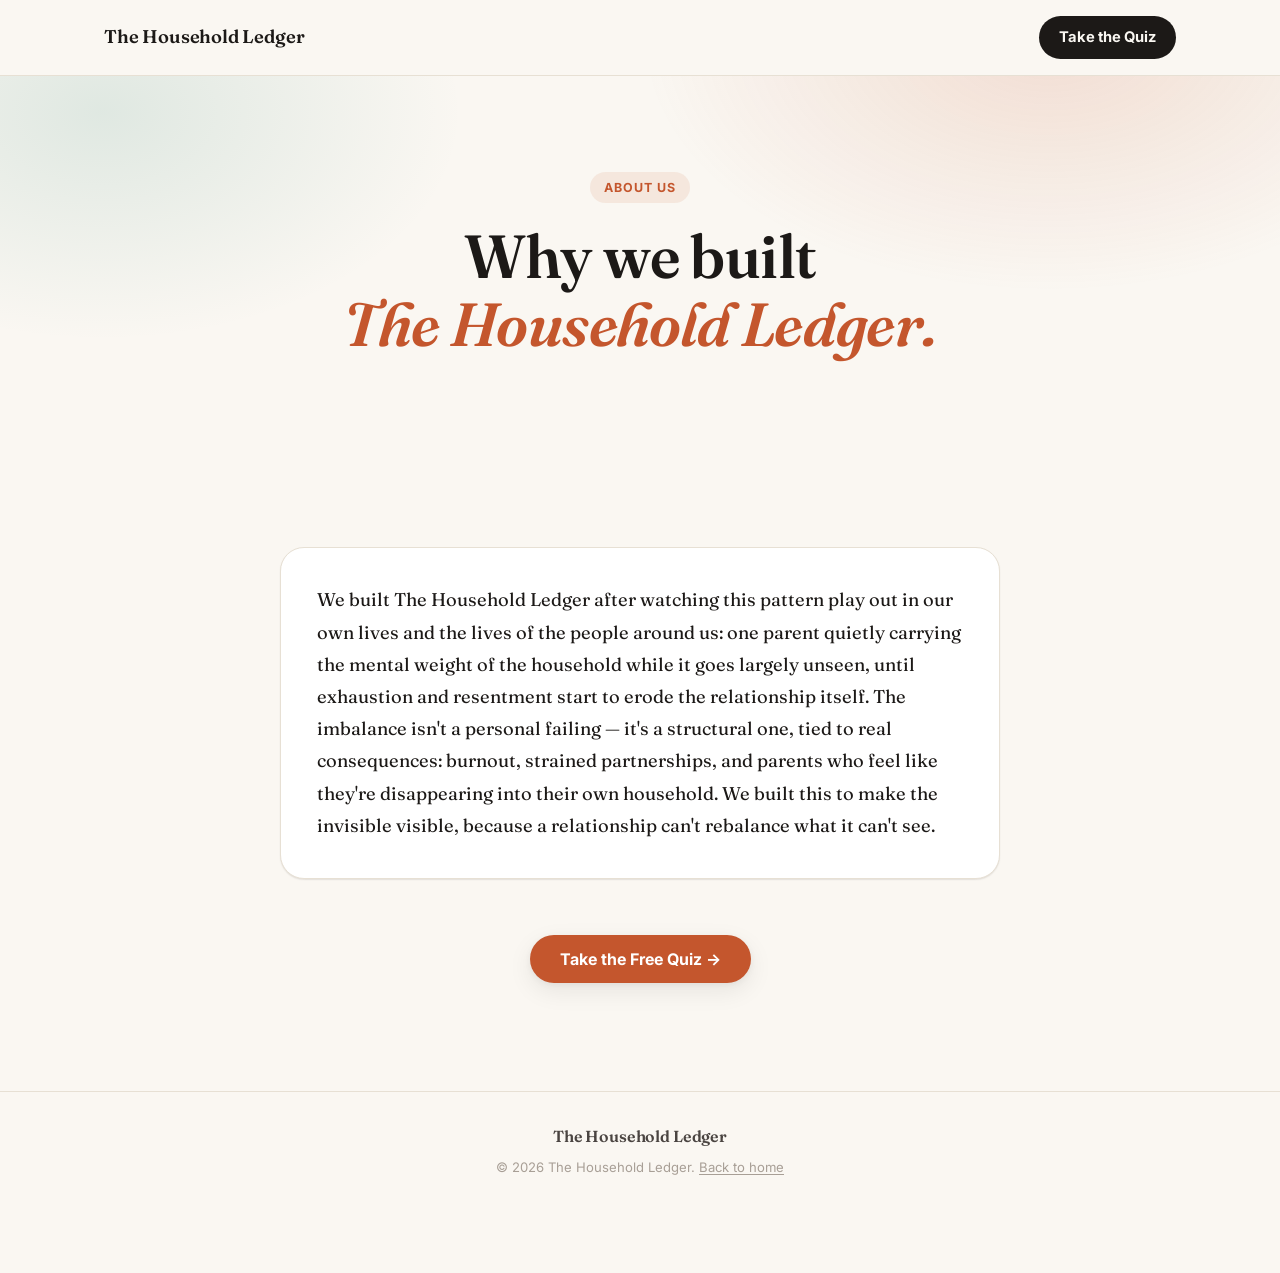
==== about/index.html @ f76b9b96 "Add an About page, linked discreetly from every page's footer Went with a dedicated /about/ page rat" ====
<!DOCTYPE html>
<html lang="en">
<head>
<meta charset="UTF-8">
<meta name="viewport" content="width=device-width, initial-scale=1.0, viewport-fit=cover">
<title>About The Household Ledger</title>
<meta name="description" content="Why we built The Household Ledger — making the invisible mental load of running a household visible, because a relationship can't rebalance what it can't see.">

<link rel="preconnect" href="https://fonts.googleapis.com">
<link rel="preconnect" href="https://fonts.gstatic.com" crossorigin>
<link href="https://fonts.googleapis.com/css2?family=Fraunces:ital,opsz,wght@0,9..144,400;0,9..144,500;0,9..144,600;0,9..144,700;1,9..144,500&family=Inter:wght@400;500;600;700;800&display=swap" rel="stylesheet">

<link rel="icon" href="data:image/svg+xml,<svg xmlns=%22http://www.w3.org/2000/svg%22 viewBox=%220 0 100 100%22><text y=%22.9em%22 font-size=%2290%22>📒</text></svg>">
<link rel="stylesheet" href="../styles.css">
</head>
<body>

<!-- ============ NAV ============ -->
<header class="nav" id="nav">
  <div class="nav-inner">
    <a href="../index.html" class="wordmark">The Household Ledger</a>
    <a href="../index.html#scenarios" class="nav-cta">Take the Quiz</a>
  </div>
</header>

<main id="top">

  <!-- ============ HERO ============ -->
  <section class="hero">
    <div class="hero-bg" aria-hidden="true"></div>
    <div class="container hero-inner">
      <p class="eyebrow">About us</p>
      <h1 class="hero-title">
        Why we built<br>
        <span class="hl">The Household Ledger.</span>
      </h1>
    </div>
  </section>

  <!-- ============ STORY ============ -->
  <section class="section">
    <div class="container">
      <div class="guide-card" style="max-width:720px;">
        <p style="font-family:'Fraunces', serif; font-size:1.15rem; line-height:1.75; text-align:left;">
          We built The Household Ledger after watching this pattern play out in our own lives and the
          lives of the people around us: one parent quietly carrying the mental weight of the household
          while it goes largely unseen, until exhaustion and resentment start to erode the relationship
          itself. The imbalance isn't a personal failing — it's a structural one, tied to real
          consequences: burnout, strained partnerships, and parents who feel like they're disappearing
          into their own household. We built this to make the invisible visible, because a relationship
          can't rebalance what it can't see.
        </p>
      </div>

      <div style="text-align:center; margin-top:8px;">
        <a href="../index.html#scenarios" class="btn btn-primary">Take the Free Quiz →</a>
      </div>
    </div>
  </section>

</main>

<!-- ============ FOOTER ============ -->
<footer class="footer">
  <div class="container footer-inner">
    <span class="wordmark wordmark-footer">The Household Ledger</span>
    <p>© 2026 The Household Ledger. <a href="../index.html">Back to home</a></p>
  </div>
</footer>

</body>
</html>
---- styles.css ----
/* ==========================================================================
   The Household Ledger — one-page site
   Design system: crisp, editorial-warm. Fraunces (display) + Inter (UI).
   ========================================================================== */

:root{
  --ink:        #1c1917;
  --ink-soft:   #4a4441;
  --paper:      #faf7f2;
  --paper-2:    #f2ede4;
  --card:       #ffffff;
  --line:       #e7e0d4;
  --accent:     #c4562d;   /* terracotta */
  --accent-ink: #ffffff;
  --accent-2:   #3e8e7e;   /* sage, secondary */
  --shadow-sm:  0 1px 2px rgba(28,25,23,.06), 0 1px 1px rgba(28,25,23,.04);
  --shadow-md:  0 8px 24px rgba(28,25,23,.08), 0 2px 6px rgba(28,25,23,.05);
  --shadow-lg:  0 24px 64px rgba(28,25,23,.14), 0 6px 16px rgba(28,25,23,.08);
  --radius-sm:  10px;
  --radius-md:  16px;
  --radius-lg:  24px;
  --maxw:       1120px;
}

*, *::before, *::after{ box-sizing: border-box; }

/* Author rules like .btn{ display:inline-flex } outrank the UA [hidden]
   default, so anything toggled via the hidden attribute needs this to
   actually disappear rather than just losing interactivity. */
[hidden]{ display: none !important; }

html{ scroll-behavior: smooth; }

body{
  margin: 0;
  background: var(--paper);
  color: var(--ink);
  font-family: 'Inter', -apple-system, BlinkMacSystemFont, sans-serif;
  font-size: 16px;
  line-height: 1.55;
  -webkit-font-smoothing: antialiased;
  overflow-x: hidden;
}

img{ max-width: 100%; display: block; }

h1, h2, h3{
  font-family: 'Fraunces', Georgia, serif;
  font-weight: 600;
  line-height: 1.12;
  margin: 0;
  color: var(--ink);
  letter-spacing: -0.01em;
}

p{ margin: 0; }

a{ color: inherit; text-decoration: none; }

.container{
  max-width: var(--maxw);
  margin: 0 auto;
  padding: 0 24px;
}

.section{ padding: clamp(56px, 9vw, 108px) 0; }

.section-title{
  font-size: clamp(1.6rem, 3.4vw, 2.4rem);
  text-align: center;
  max-width: 720px;
  margin: 0 auto;
}

.section-sub{
  text-align: center;
  max-width: 560px;
  margin: 14px auto 0;
  color: var(--ink-soft);
  font-size: clamp(0.98rem, 1.4vw, 1.08rem);
}

.eyebrow{
  display: inline-block;
  font-size: 0.78rem;
  font-weight: 700;
  letter-spacing: 0.08em;
  text-transform: uppercase;
  color: var(--accent);
  background: rgba(196,86,45,0.1);
  padding: 6px 14px;
  border-radius: 999px;
  margin-bottom: 20px;
}

/* ---------- Buttons ---------- */
.btn{
  display: inline-flex;
  align-items: center;
  justify-content: center;
  gap: 8px;
  font-family: 'Inter', sans-serif;
  font-weight: 700;
  font-size: 1rem;
  padding: 16px 30px;
  border-radius: 999px;
  border: none;
  cursor: pointer;
  transition: transform .18s ease, box-shadow .18s ease, background .18s ease;
  white-space: nowrap;
  line-height: 1;
}
.btn svg{ flex-shrink: 0; transition: transform .18s ease; }
.btn:hover svg{ transform: translateX(3px); }

.btn-primary{
  background: var(--accent);
  color: var(--accent-ink);
  box-shadow: var(--shadow-md);
}
.btn-primary:hover{ transform: translateY(-2px); box-shadow: var(--shadow-lg); background:#b04a24; }
.btn-primary:active{ transform: translateY(0); }

.btn-glow{
  position: relative;
  animation: pulseGlow 2.6s ease-in-out infinite;
}
@keyframes pulseGlow{
  0%, 100% { box-shadow: 0 0 0 0 rgba(196,86,45,.45), var(--shadow-md); }
  50%      { box-shadow: 0 0 0 14px rgba(196,86,45,0), var(--shadow-md); }
}

.btn-outline{
  background: transparent;
  color: var(--ink);
  border: 2px solid var(--ink);
}
.btn-outline:hover{ background: var(--ink); color: var(--paper); transform: translateY(-2px); }

.btn-block{ width: 100%; }

/* ---------- Nav ---------- */
.nav{
  position: sticky;
  top: 0;
  z-index: 50;
  background: rgba(250,247,242,0.85);
  backdrop-filter: saturate(180%) blur(12px);
  border-bottom: 1px solid var(--line);
}
.nav-inner{
  max-width: var(--maxw);
  margin: 0 auto;
  padding: 16px 24px;
  display: flex;
  align-items: center;
  justify-content: space-between;
}
.wordmark{
  font-family: 'Fraunces', serif;
  font-weight: 600;
  font-size: 1.15rem;
  letter-spacing: -0.01em;
}
.nav-cta{
  font-weight: 700;
  font-size: 0.92rem;
  background: var(--ink);
  color: var(--paper);
  padding: 10px 20px;
  border-radius: 999px;
  transition: transform .15s ease, background .15s ease;
}
.nav-cta:hover{ background: var(--accent); transform: translateY(-1px); }

/* ---------- Hero ---------- */
.hero{
  position: relative;
  padding: clamp(56px, 10vw, 96px) 0 clamp(40px, 8vw, 80px);
  overflow: hidden;
}
.hero-bg{
  position: absolute;
  inset: 0;
  background:
    radial-gradient(680px 420px at 82% -10%, rgba(196,86,45,0.16), transparent 60%),
    radial-gradient(600px 380px at 8% 10%, rgba(62,142,126,0.14), transparent 60%);
  pointer-events: none;
  z-index: 0;
}
.hero-inner{ position: relative; z-index: 1; text-align: center; }

.hero-title{
  font-size: clamp(2.1rem, 5.6vw, 3.8rem);
  max-width: 880px;
  margin: 0 auto;
}
.hl{ color: var(--accent); font-style: italic; }

.hero-sub{
  max-width: 620px;
  margin: 24px auto 0;
  font-size: clamp(1.02rem, 1.6vw, 1.2rem);
  color: var(--ink-soft);
}

.hero-actions{ margin-top: 36px; display: flex; flex-direction: column; align-items: center; gap: 12px; }
.hero-microcopy{ font-size: 0.86rem; color: var(--ink-soft); }

.hero-card{
  margin: 56px auto 0;
  max-width: 460px;
  background: var(--card);
  border-radius: var(--radius-lg);
  box-shadow: var(--shadow-lg);
  border: 1px solid var(--line);
  overflow: hidden;
  text-align: left;
  transform: rotate(-1.2deg);
}
.hero-card-head{
  display: flex;
  align-items: center;
  gap: 6px;
  padding: 14px 18px;
  background: var(--paper-2);
  border-bottom: 1px solid var(--line);
}
.dot{ width: 9px; height: 9px; border-radius: 50%; display: inline-block; }
.dot-red{ background: #e0645a; }
.dot-yellow{ background: #e3b34d; }
.dot-green{ background: #6fb08a; }
.hero-card-title{ margin-left: 8px; font-size: 0.8rem; font-weight: 600; color: var(--ink-soft); }
.hero-card-body{ padding: 22px 20px 26px; }
.hc-row{ display: flex; align-items: center; justify-content: space-between; gap: 10px; flex-wrap: wrap; }
.hc-tag{
  font-size: 0.78rem;
  font-weight: 800;
  padding: 5px 12px;
  border-radius: 999px;
  color: #fff;
}
.hc-tag-manager{ background: #c4562d; }
.hc-meta{ font-size: 0.78rem; color: var(--ink-soft); }
.hc-bar{ height: 8px; background: var(--paper-2); border-radius: 999px; margin: 16px 0 14px; overflow: hidden; }
.hc-bar span{ display: block; height: 100%; background: linear-gradient(90deg, var(--accent), #e08655); border-radius: 999px; }
.hc-line{ font-family: 'Fraunces', serif; font-style: italic; font-size: 1.02rem; color: var(--ink); }

/* ---------- Pain ---------- */
.pain{ background: var(--paper-2); }
.pain-grid{
  margin-top: 44px;
  display: grid;
  grid-template-columns: repeat(2, 1fr);
  gap: 18px;
}
.pain-card{
  background: var(--card);
  border: 1px solid var(--line);
  border-radius: var(--radius-md);
  padding: 26px 22px;
  box-shadow: var(--shadow-sm);
}
.pain-icon{ font-size: 1.6rem; display: block; margin-bottom: 14px; }
.pain-card p{ color: var(--ink); font-size: 1rem; }

/* ---------- How it works ---------- */
.how-grid{
  margin-top: 48px;
  display: grid;
  grid-template-columns: repeat(3, 1fr);
  gap: 28px;
}
.how-step{ text-align: center; padding: 0 8px; }
.how-num{
  display: inline-block;
  font-family: 'Fraunces', serif;
  font-size: 0.95rem;
  font-weight: 600;
  color: var(--accent);
  border: 1.5px solid var(--accent);
  width: 40px; height: 40px;
  line-height: 37px;
  border-radius: 50%;
  margin-bottom: 18px;
}
.how-step h3{ font-size: 1.2rem; margin-bottom: 10px; }
.how-step p{ color: var(--ink-soft); font-size: 0.96rem; }

/* ---------- Scenario picker (hub homepage) ---------- */
.scenario-grid{
  margin-top: 48px;
  display: grid;
  grid-template-columns: repeat(2, 1fr);
  gap: 20px;
}
.scenario-card{
  display: block;
  background: var(--card);
  border-radius: var(--radius-md);
  border: 1px solid var(--line);
  border-top: 4px solid var(--accent);
  padding: 30px 26px;
  box-shadow: var(--shadow-sm);
  transition: transform .18s ease, box-shadow .18s ease;
}
.scenario-card:hover{ transform: translateY(-4px); box-shadow: var(--shadow-md); }
.scenario-emoji{ font-size: 2rem; display: block; margin-bottom: 16px; }
.scenario-card h3{ font-size: 1.2rem; margin-bottom: 10px; }
.scenario-hook{ font-size: 0.94rem; color: var(--ink-soft); margin-bottom: 18px; line-height: 1.5; }
.scenario-link{ font-size: 0.88rem; font-weight: 700; color: var(--accent); }

.scenario-footnote{
  text-align: center;
  margin-top: 40px;
  font-size: 0.94rem;
  color: var(--ink-soft);
}
.scenario-footnote a{ color: var(--accent); font-weight: 700; }

@media (max-width: 640px){
  .scenario-grid{ grid-template-columns: 1fr; }
}

/* ---------- Archetypes ---------- */
.archetypes{ background: var(--paper-2); }
.arch-grid{
  margin-top: 48px;
  display: grid;
  grid-template-columns: repeat(4, 1fr);
  gap: 18px;
}
.arch-card{
  background: var(--card);
  border-radius: var(--radius-md);
  border: 1px solid var(--line);
  border-top: 4px solid var(--accent);
  padding: 28px 22px;
  box-shadow: var(--shadow-sm);
  transition: transform .18s ease, box-shadow .18s ease;
}
.arch-card:hover{ transform: translateY(-4px); box-shadow: var(--shadow-md); }
.arch-emoji{ font-size: 1.8rem; display: block; margin-bottom: 12px; }
.arch-card h3{ font-size: 1.15rem; margin-bottom: 6px; }
.arch-tag{ font-size: 0.76rem; font-weight: 700; color: var(--accent); text-transform: uppercase; letter-spacing: 0.03em; margin-bottom: 12px; }
.arch-desc{ font-size: 0.92rem; color: var(--ink-soft); }

/* ---------- Quiz app ---------- */
.quiz-screen{ text-align: center; }
.hero-microcopy-light{ color: rgba(250,247,242,0.6); margin-top: 18px; }

#quizApp #screenIntro .btn,
#quizApp #screenQuestion,
#quizApp #screenResult{ margin-top: 8px; }

.quiz-progress{
  max-width: 420px;
  margin: 0 auto 18px;
  height: 6px;
  background: rgba(255,255,255,0.14);
  border-radius: 999px;
  overflow: hidden;
}
.quiz-progress-bar{
  height: 100%;
  width: 12.5%;
  background: linear-gradient(90deg, var(--accent), #e08655);
  border-radius: 999px;
  transition: width .35s ease;
}
.quiz-count{
  font-size: 0.82rem;
  font-weight: 700;
  letter-spacing: 0.04em;
  text-transform: uppercase;
  color: rgba(250,247,242,0.55);
  margin-bottom: 18px;
}
.quiz-question{
  color: #fff;
  font-size: clamp(1.3rem, 3vw, 1.7rem);
  max-width: 620px;
  margin: 0 auto 28px;
}
.quiz-options{
  display: flex;
  flex-direction: column;
  gap: 12px;
  max-width: 560px;
  margin: 0 auto;
}
.quiz-opt{
  text-align: left;
  background: rgba(255,255,255,0.06);
  border: 1.5px solid rgba(255,255,255,0.16);
  border-radius: var(--radius-sm);
  padding: 16px 20px;
  font-family: 'Inter', sans-serif;
  font-size: 0.98rem;
  color: #fff;
  cursor: pointer;
  transition: border-color .15s ease, background .15s ease, transform .1s ease;
}
.quiz-opt:hover{ border-color: var(--accent); background: rgba(255,255,255,0.1); }
.quiz-opt:active{ transform: scale(0.99); }
.quiz-back{
  margin-top: 24px;
  background: none;
  border: none;
  color: rgba(250,247,242,0.55);
  font-family: 'Inter', sans-serif;
  font-size: 0.86rem;
  font-weight: 600;
  cursor: pointer;
}
.quiz-back:hover{ color: #fff; }

.result-badge{
  width: 84px;
  height: 84px;
  margin: 0 auto 20px;
  border-radius: 50%;
  background: rgba(255,255,255,0.08);
  border: 1.5px solid rgba(255,255,255,0.18);
  display: flex;
  align-items: center;
  justify-content: center;
  font-size: 2.4rem;
}

/* ---------- Ledger (deliverable) ---------- */
.ledger{ background: var(--paper); }
.ledger-header{ text-align: center; max-width: 680px; margin: 0 auto 48px; }
.ledger-cost{
  margin-top: 16px;
  font-family: 'Fraunces', serif;
  font-style: italic;
  font-size: 1.1rem;
  color: var(--ink-soft);
}

.board{
  display: grid;
  grid-template-columns: repeat(3, 1fr);
  gap: 18px;
  margin-bottom: 16px;
}
.board-col{
  background: var(--card);
  border: 1px solid var(--line);
  border-radius: var(--radius-md);
  padding: 18px;
  min-height: 120px;
}
.board-col h3{
  font-size: 1rem;
  margin-bottom: 14px;
  padding-bottom: 10px;
  border-bottom: 1px solid var(--line);
}
.board-col[data-col="keep"] h3{ color: var(--accent-2); }
.board-col[data-col="delegate"] h3{ color: var(--accent); }
.board-col[data-col="letGo"] h3{ color: #8A6BAF; }
.board-list{ display: flex; flex-direction: column; gap: 10px; }
.board-item{
  background: var(--paper-2);
  border-radius: var(--radius-sm);
  padding: 12px 14px;
  font-size: 0.92rem;
  display: flex;
  align-items: center;
  justify-content: space-between;
  gap: 10px;
}
.board-item span{ line-height: 1.4; }
.board-item select{
  flex-shrink: 0;
  font-family: 'Inter', sans-serif;
  font-size: 0.78rem;
  font-weight: 600;
  padding: 5px 8px;
  border-radius: 6px;
  border: 1px solid var(--line);
  background: #fff;
  color: var(--ink-soft);
  cursor: pointer;
}
.board-hint{
  text-align: center;
  font-size: 0.84rem;
  color: var(--ink-soft);
  margin-bottom: 32px;
}

.na-section{
  max-width: 780px;
  margin: 0 auto 48px;
  background: var(--paper-2);
  border: 1px dashed var(--line);
  border-radius: var(--radius-md);
  padding: 4px 20px;
}
.na-section summary{
  cursor: pointer;
  padding: 14px 0;
  font-size: 0.9rem;
  font-weight: 700;
  color: var(--ink-soft);
  list-style: none;
}
.na-section summary::-webkit-details-marker{ display: none; }
.na-section summary::before{ content: "▸ "; }
.na-section[open] summary::before{ content: "▾ "; }
.na-section .board-list{ padding-bottom: 16px; }
.na-section .board-item{ background: #fff; opacity: 0.75; }

.script-block{
  max-width: 680px;
  margin: 0 auto 40px;
  background: var(--card);
  border: 1px solid var(--line);
  border-radius: var(--radius-lg);
  padding: clamp(24px, 5vw, 36px);
  box-shadow: var(--shadow-sm);
}
.script-heading{ font-size: 1.15rem; margin-bottom: 18px; text-align: center; }
.script-tabs{
  display: flex;
  justify-content: center;
  gap: 8px;
  margin-bottom: 22px;
}
.script-tab{
  font-family: 'Inter', sans-serif;
  font-size: 0.86rem;
  font-weight: 700;
  padding: 9px 16px;
  border-radius: 999px;
  border: 1.5px solid var(--line);
  background: transparent;
  color: var(--ink-soft);
  cursor: pointer;
  transition: all .15s ease;
}
.script-tab.active{ background: var(--ink); border-color: var(--ink); color: #fff; }
.script-active-label{ display: none; }
.script-text{
  font-family: 'Fraunces', serif;
  font-style: italic;
  font-size: 1.08rem;
  line-height: 1.6;
  color: var(--ink);
  text-align: center;
  margin-bottom: 22px;
}
.btn-sm{ padding: 11px 22px; font-size: 0.86rem; display: flex; margin: 0 auto; }

.ledger-actions{ text-align: center; margin-bottom: 56px; }

.ledger-upsell{
  text-align: center;
  padding-top: 40px;
  border-top: 1px dashed var(--line);
}
.ledger-upsell p{
  font-family: 'Fraunces', serif;
  font-style: italic;
  font-size: 1.1rem;
  color: var(--ink-soft);
  margin-bottom: 18px;
}

/* ---------- Email capture / start ---------- */
.start{
  position: relative;
  background: var(--ink);
  color: var(--paper);
  overflow: hidden;
}
.start-bg{
  position: absolute; inset: 0;
  background:
    radial-gradient(700px 420px at 15% 0%, rgba(196,86,45,0.35), transparent 60%),
    radial-gradient(600px 400px at 90% 100%, rgba(62,142,126,0.28), transparent 60%);
  pointer-events: none;
}
.start-inner{ position: relative; z-index: 1; text-align: center; }
.eyebrow-light{ background: rgba(255,255,255,0.12); color: #f0b998; }
.start-title{
  color: #fff;
  font-size: clamp(1.8rem, 4vw, 2.6rem);
  max-width: 680px;
  margin: 0 auto;
}
.start-sub{
  max-width: 520px;
  margin: 18px auto 0;
  color: rgba(250,247,242,0.75);
  font-size: 1.02rem;
}

.email-form{ max-width: 520px; margin: 40px auto 0; }
.email-field{
  display: flex;
  gap: 10px;
  background: #fff;
  padding: 8px;
  border-radius: 999px;
  box-shadow: var(--shadow-lg);
}
.email-field input{
  flex: 1;
  min-width: 0;
  border: none;
  background: transparent;
  padding: 12px 16px;
  font-family: 'Inter', sans-serif;
  font-size: 1rem;
  color: var(--ink);
  outline: none;
}
.email-field input::placeholder{ color: #a89f96; }
.email-field .btn{ flex-shrink: 0; padding: 14px 26px; animation: none; }

.email-error{
  color: #f6a89a;
  font-size: 0.86rem;
  margin-top: 12px;
  font-weight: 600;
}
.email-fineprint{
  margin-top: 16px;
  font-size: 0.82rem;
  color: rgba(250,247,242,0.55);
}

.email-success{
  max-width: 480px;
  margin: 36px auto 0;
  background: rgba(255,255,255,0.06);
  border: 1px solid rgba(255,255,255,0.16);
  border-radius: var(--radius-lg);
  padding: 32px 28px;
  text-align: center;
}
.success-check{
  display: inline-flex;
  align-items: center;
  justify-content: center;
  width: 48px; height: 48px;
  border-radius: 50%;
  background: var(--accent-2);
  color: #fff;
  font-size: 1.4rem;
  margin-bottom: 14px;
}
.email-success h3{ color: #fff; font-size: 1.4rem; margin-bottom: 8px; }
.email-success p{ color: rgba(250,247,242,0.78); }

/* ---------- Upsell ---------- */
.upsell{ background: var(--paper); }
.upsell-inner{
  max-width: 820px;
  margin: 0 auto;
  text-align: center;
}
.upsell-kicker{
  display: block;
  font-size: 0.8rem;
  font-weight: 700;
  letter-spacing: 0.08em;
  text-transform: uppercase;
  color: var(--accent-2);
  margin-bottom: 14px;
}
.upsell-title{ font-size: clamp(1.4rem, 3vw, 1.9rem); }
.upsell-stat{
  max-width: 640px;
  margin: 18px auto 0;
  color: var(--ink-soft);
  font-size: 1rem;
  line-height: 1.65;
}
.upsell-stat strong{ color: var(--ink); }

.compare-grid{
  display: grid;
  grid-template-columns: 1fr 1fr;
  gap: 20px;
  margin: 44px auto 0;
  text-align: left;
}
.compare-col{
  background: var(--card);
  border: 1px solid var(--line);
  border-radius: var(--radius-md);
  padding: 26px 24px;
}
.compare-col h3{
  font-family: 'Inter', sans-serif;
  font-size: 0.98rem;
  font-weight: 700;
  color: var(--ink-soft);
  margin-bottom: 18px;
}
.compare-col-premium{
  border: 2px solid var(--accent);
  box-shadow: var(--shadow-md);
}
.compare-col-premium h3{ color: var(--accent); }
.compare-list{ list-style: none; margin: 0; padding: 0; display: flex; flex-direction: column; gap: 13px; }
.compare-list li{
  font-size: 0.92rem;
  color: var(--ink);
  line-height: 1.5;
  padding-left: 26px;
  position: relative;
}
.compare-list li::before{
  content: "✓";
  position: absolute;
  left: 0;
  font-weight: 700;
  color: var(--accent-2);
}
.compare-col-premium .compare-list li::before{ color: var(--accent); }

.upsell-price{
  margin: 44px 0 26px;
  display: flex;
  flex-wrap: wrap;
  align-items: baseline;
  justify-content: center;
  gap: 12px;
}
.price-launch{
  font-family: 'Fraunces', serif;
  font-weight: 700;
  font-size: 2.6rem;
  color: var(--ink);
}
.price-regular{
  font-family: 'Fraunces', serif;
  font-size: 1.3rem;
  color: var(--ink-soft);
  text-decoration: line-through;
}
.price-label{
  width: 100%;
  text-align: center;
  font-size: 0.86rem;
  color: var(--ink-soft);
}
.upsell-confirm{
  margin-top: 20px;
  font-family: 'Fraunces', serif;
  font-style: italic;
  font-size: 1.05rem;
  color: var(--accent-2);
}

/* ---------- Full Ledger System (standalone page) ---------- */
.picker-grid{
  margin-top: 44px;
  display: grid;
  grid-template-columns: repeat(4, 1fr);
  gap: 18px;
}
.picker-btn{
  cursor: pointer;
  font-family: inherit;
  text-align: left;
  width: 100%;
}
.picker-btn.active{ box-shadow: var(--shadow-lg); transform: translateY(-2px); }
.picker-btn.active h3{ color: var(--accent); }

.full-archetype{ display: none; }
.full-archetype.active{ display: block; }

.plan-grid{
  display: grid;
  grid-template-columns: repeat(4, 1fr);
  gap: 16px;
  margin: 0 auto 48px;
}
.plan-week{
  background: var(--card);
  border: 1px solid var(--line);
  border-radius: var(--radius-md);
  padding: 22px 20px;
}
.plan-week-num{
  display: inline-block;
  font-family: 'Fraunces', serif;
  font-size: 0.82rem;
  font-weight: 600;
  color: var(--accent);
  border: 1.5px solid var(--accent);
  padding: 3px 10px;
  border-radius: 999px;
  margin-bottom: 14px;
}
.plan-week h4{ font-size: 1.02rem; margin-bottom: 8px; }
.plan-week p{ font-size: 0.86rem; color: var(--ink-soft); line-height: 1.5; }

.guide-card{
  max-width: 680px;
  margin: 0 auto 56px;
  background: var(--card);
  border: 1px solid var(--line);
  border-radius: var(--radius-lg);
  padding: clamp(24px, 5vw, 36px);
  box-shadow: var(--shadow-sm);
}
.guide-card p{ font-size: 0.98rem; line-height: 1.65; color: var(--ink); }
.guide-card .btn{ margin-top: 20px; }

@media (max-width: 860px){
  .picker-grid{ grid-template-columns: repeat(2, 1fr); }
  .plan-grid{ grid-template-columns: repeat(2, 1fr); }
}
@media (max-width: 520px){
  .picker-grid{ grid-template-columns: 1fr; }
  .plan-grid{ grid-template-columns: 1fr; }
}

/* ---------- Mental load calculator (standalone page) ---------- */
.calc-inner{ max-width: 620px; margin: 0 auto; text-align: center; }
.calc-card{
  background: var(--card);
  border: 1px solid var(--line);
  border-radius: var(--radius-lg);
  box-shadow: var(--shadow-md);
  padding: clamp(28px, 5vw, 44px);
  text-align: left;
}
.calc-label{
  display: block;
  font-family: 'Fraunces', serif;
  font-size: 1.15rem;
  margin-bottom: 10px;
}
.calc-hint{ font-size: 0.9rem; color: var(--ink-soft); margin-bottom: 22px; }
.calc-input-row{
  display: flex;
  gap: 10px;
  background: var(--paper);
  border: 1.5px solid var(--line);
  border-radius: 999px;
  padding: 8px;
}
.calc-input-row input{
  flex: 1;
  min-width: 0;
  border: none;
  background: transparent;
  padding: 12px 18px;
  font-family: 'Inter', sans-serif;
  font-size: 1.1rem;
  color: var(--ink);
  outline: none;
}
.calc-input-row .btn{ flex-shrink: 0; }

.calc-result{
  margin-top: 30px;
  padding-top: 26px;
  border-top: 1px dashed var(--line);
  text-align: center;
}
.calc-result-label{ font-size: 0.92rem; color: var(--ink-soft); }
.calc-result-value{
  font-family: 'Fraunces', serif;
  font-weight: 700;
  font-size: clamp(2.4rem, 8vw, 3.2rem);
  color: var(--accent);
  margin: 6px 0;
}
.calc-result-sub{ font-size: 0.9rem; color: var(--ink-soft); line-height: 1.55; }
.calc-result-sub strong{ color: var(--ink); }

.calc-stat{
  margin: 32px auto 0;
  max-width: 560px;
  font-size: 0.94rem;
  color: var(--ink-soft);
  line-height: 1.6;
}
.calc-stat strong{ color: var(--ink); }
.calc-stat-source{ font-size: 0.8rem; opacity: 0.7; }

.calc-cta{ margin-top: 36px; text-align: center; }
.calc-cta p{
  font-family: 'Fraunces', serif;
  font-style: italic;
  margin-bottom: 16px;
  color: var(--ink-soft);
}

@media (max-width: 520px){
  .calc-input-row{ flex-direction: column; border-radius: var(--radius-md); }
  .calc-input-row .btn{ width: 100%; }
}

/* ---------- Footer ---------- */
.footer{ border-top: 1px solid var(--line); padding: 32px 0 96px; }
.footer-inner{
  display: flex;
  flex-direction: column;
  align-items: center;
  gap: 8px;
  text-align: center;
}
.wordmark-footer{ font-size: 1rem; color: var(--ink-soft); }
.footer p{ font-size: 0.82rem; color: #a89f96; }
.footer p a{ color: #a89f96; text-decoration: underline; text-underline-offset: 2px; }
.footer p a:hover{ color: var(--ink-soft); }

/* ---------- Sticky mobile CTA ---------- */
.sticky-cta{
  position: fixed;
  left: 0; right: 0; bottom: 0;
  z-index: 60;
  padding: 12px 16px calc(12px + env(safe-area-inset-bottom));
  background: rgba(250,247,242,0.92);
  backdrop-filter: blur(10px);
  border-top: 1px solid var(--line);
  box-shadow: 0 -8px 24px rgba(28,25,23,0.1);
  transform: translateY(120%);
  transition: transform .3s ease;
  display: none;
}
.sticky-cta.visible{ transform: translateY(0); }
.sticky-cta .btn{ animation: none; }

@media (min-width: 861px){
  .sticky-cta{ display: none !important; }
}
@media (max-width: 860px){
  .sticky-cta{ display: block; }
}

/* ---------- Responsive ---------- */
@media (max-width: 860px){
  .pain-grid{ grid-template-columns: 1fr; }
  .how-grid{ grid-template-columns: 1fr; gap: 36px; }
  .arch-grid{ grid-template-columns: repeat(2, 1fr); }
  .nav-cta{ font-size: 0.84rem; padding: 9px 16px; }
  body{ padding-bottom: 0; }
  .footer{ padding-bottom: 110px; }
  .board{ grid-template-columns: 1fr; }
}

@media (max-width: 520px){
  .arch-grid{ grid-template-columns: 1fr; }
  .email-field{ flex-direction: column; border-radius: var(--radius-md); }
  .email-field .btn{ width: 100%; }
  .hero-card{ transform: none; margin-top: 40px; }
  .board-item{ flex-direction: column; align-items: flex-start; }
  .script-tabs{ flex-direction: column; }
  .compare-grid{ grid-template-columns: 1fr; }
}

/* ---------- Print (Ledger → PDF) ---------- */
@media print{
  .nav, .hero, .pain, .how, .archetypes, .start,
  .upsell, .footer, .sticky-cta, .picker-grid, .script-tabs, .no-print{ display: none !important; }
  .script-active-label{
    display: block !important;
    font-weight: 700;
    font-size: 0.86rem;
    text-transform: uppercase;
    letter-spacing: 0.04em;
    color: #666;
    margin-bottom: 10px;
  }
  .ledger{ display: block !important; padding: 0; }
  body{ background: #fff; }
  .board-item select{ display: none; }
  .board-col, .script-block, .plan-week, .guide-card{ box-shadow: none; border: 1px solid #ccc; break-inside: avoid; }
}

@media (prefers-reduced-motion: reduce){
  html{ scroll-behavior: auto; }
  .btn-glow{ animation: none; }
  *{ transition: none !important; animation: none !important; }
}
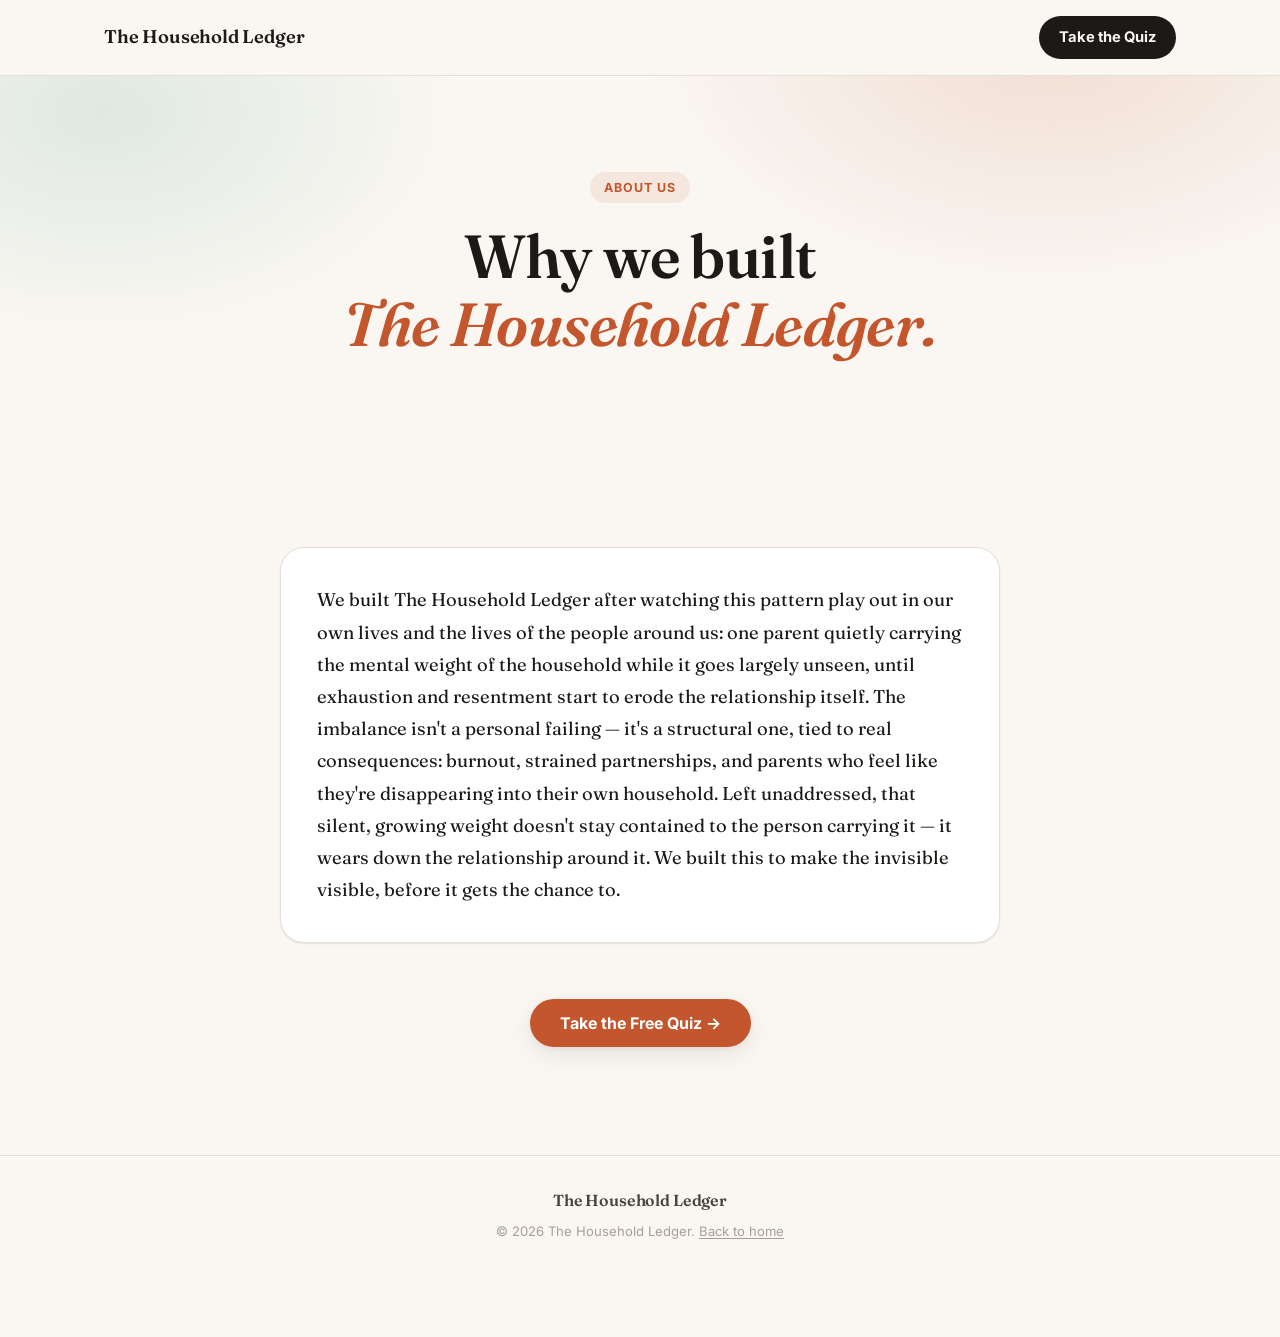
==== commit a30c7917: "Sharpen the closing line on the About page Replaces the more abstract "a relationship can't rebalanc" ====
--- a/about/index.html
+++ b/about/index.html
@@ -47,8 +47,9 @@
           while it goes largely unseen, until exhaustion and resentment start to erode the relationship
           itself. The imbalance isn't a personal failing — it's a structural one, tied to real
           consequences: burnout, strained partnerships, and parents who feel like they're disappearing
-          into their own household. We built this to make the invisible visible, because a relationship
-          can't rebalance what it can't see.
+          into their own household. Left unaddressed, that silent, growing weight doesn't stay contained
+          to the person carrying it — it wears down the relationship around it. We built this to make
+          the invisible visible, before it gets the chance to.
         </p>
       </div>
 
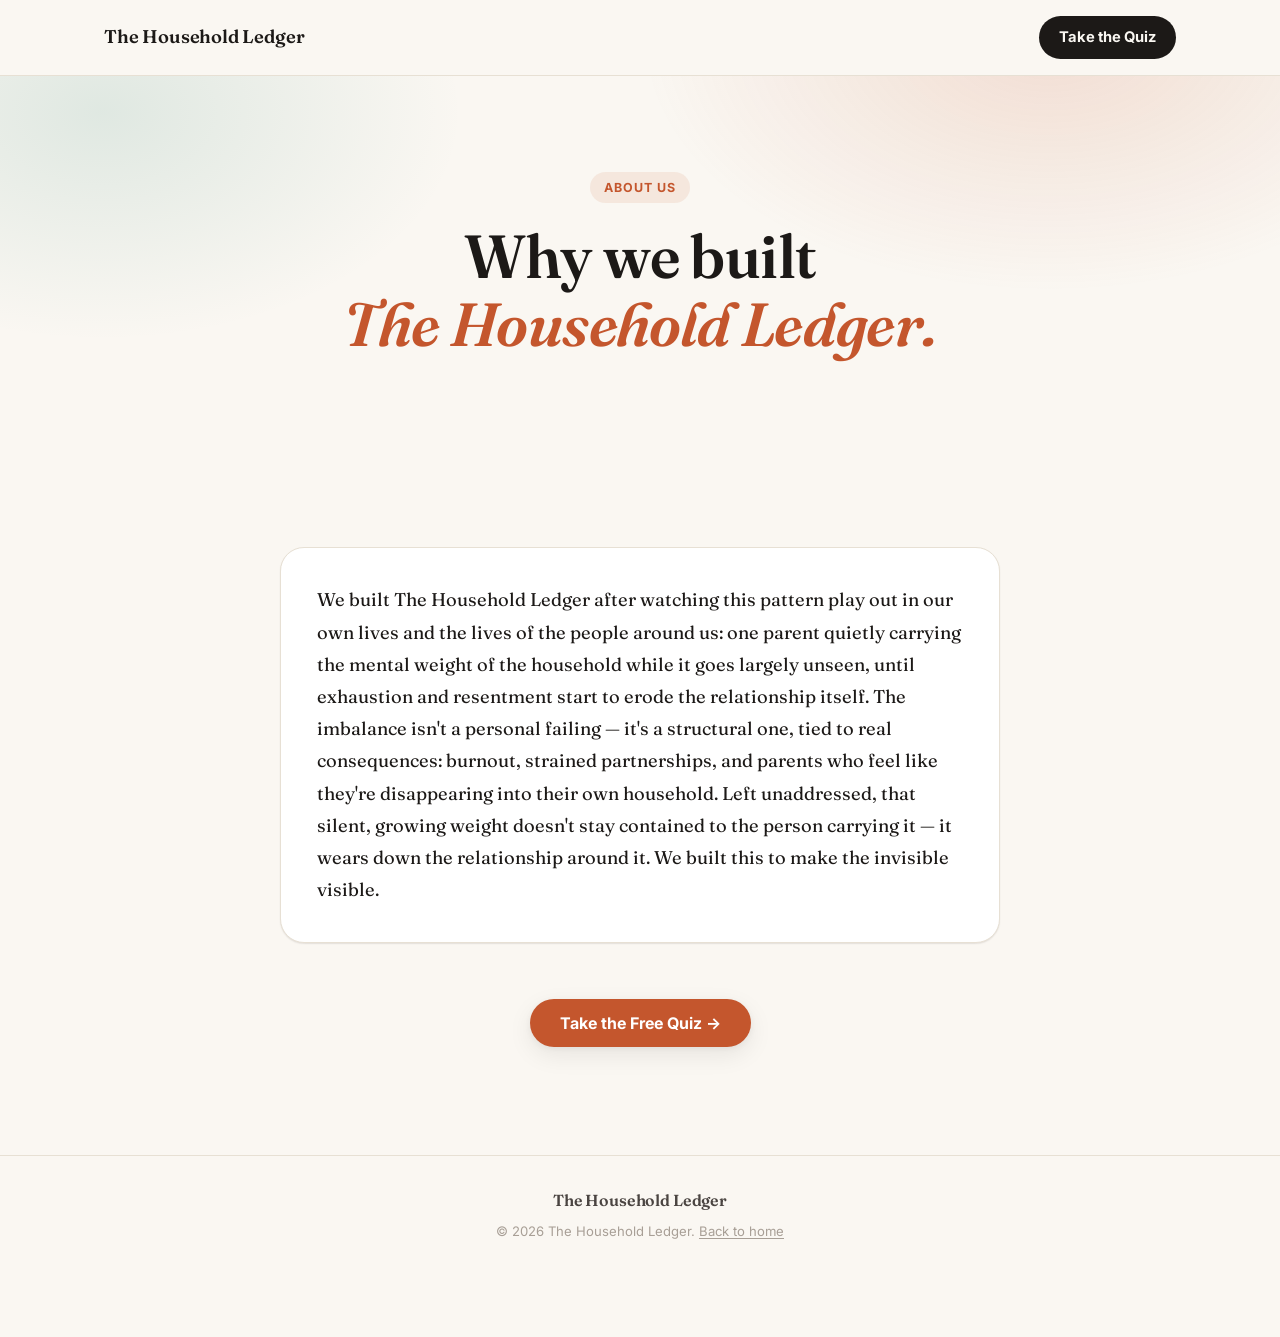
==== commit 045df3af: "Trim About page closing line to end on "visible" Drops the trailing "before it gets the chance to" —" ====
--- a/about/index.html
+++ b/about/index.html
@@ -49,7 +49,7 @@
           consequences: burnout, strained partnerships, and parents who feel like they're disappearing
           into their own household. Left unaddressed, that silent, growing weight doesn't stay contained
           to the person carrying it — it wears down the relationship around it. We built this to make
-          the invisible visible, before it gets the chance to.
+          the invisible visible.
         </p>
       </div>
 
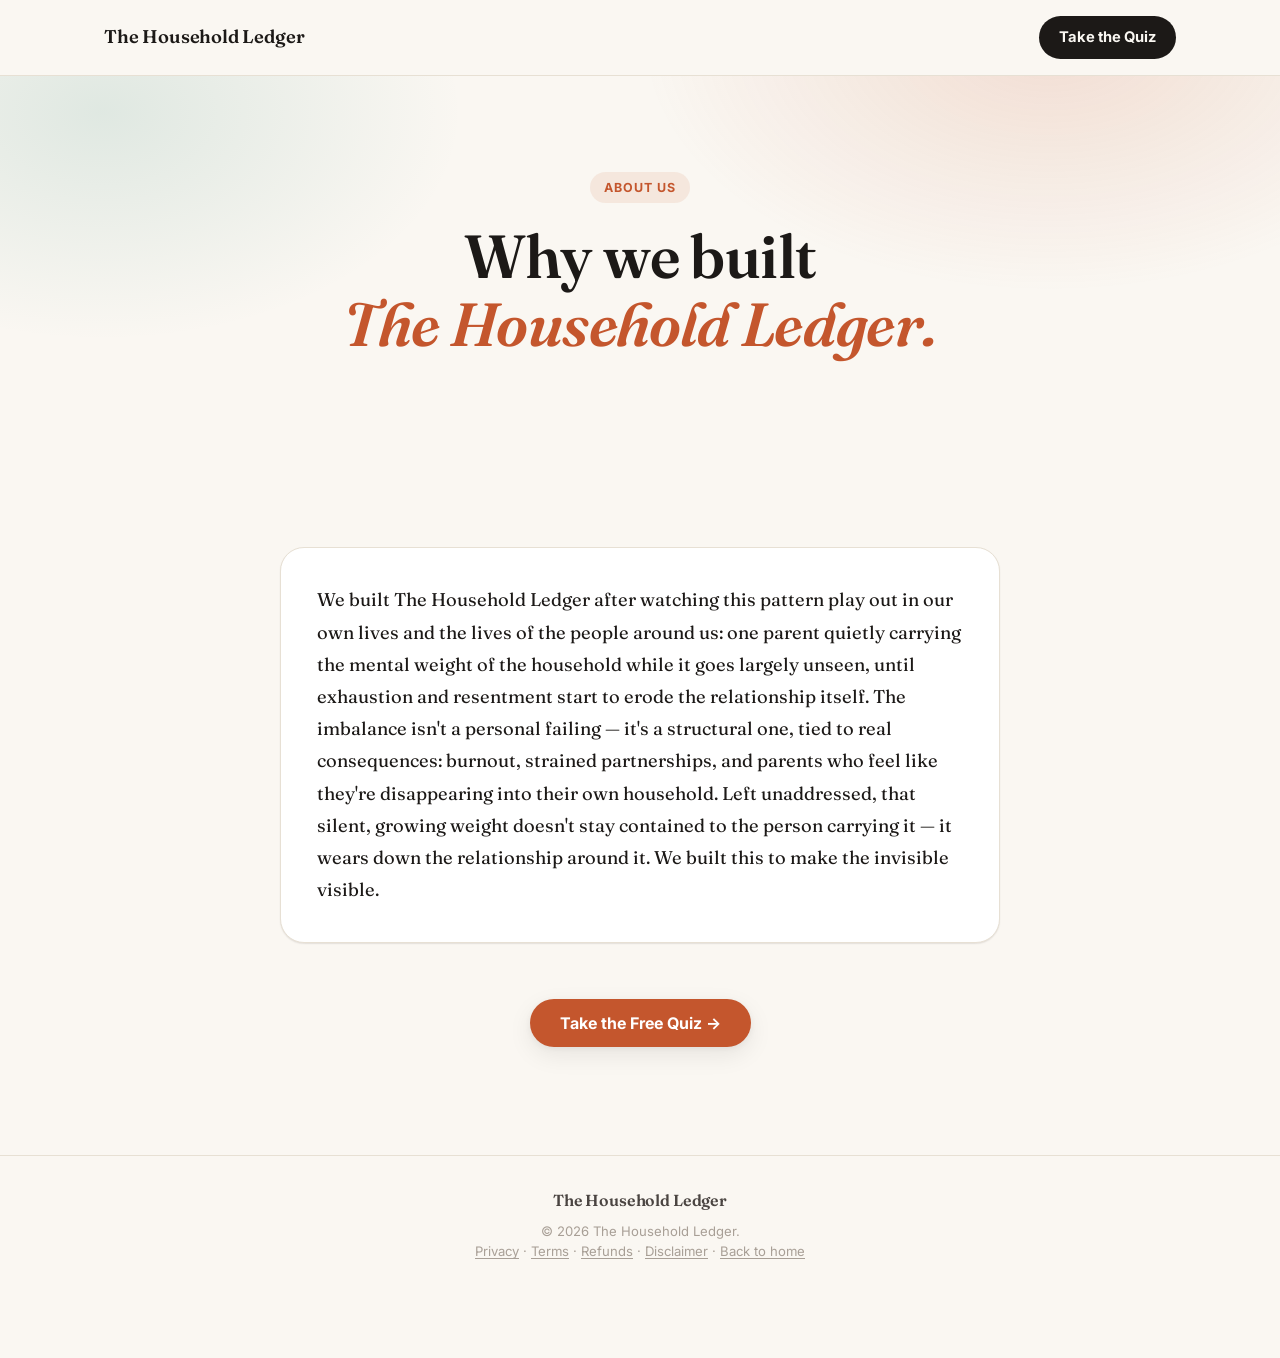
==== commit 5cdea953: "Add legal pages (Terms, Privacy, Refund Policy, Disclaimer) and vary hero card Legal pages, built fr" ====
--- a/about/index.html
+++ b/about/index.html
@@ -5,6 +5,17 @@
 <meta name="viewport" content="width=device-width, initial-scale=1.0, viewport-fit=cover">
 <title>About The Household Ledger</title>
 <meta name="description" content="Why we built The Household Ledger — making the invisible mental load of running a household visible, because a relationship can't rebalance what it can't see.">
+<link rel="canonical" href="https://your-domain-here.com/about/">
+
+<meta property="og:type" content="website">
+<meta property="og:url" content="https://your-domain-here.com/about/">
+<meta property="og:title" content="About The Household Ledger">
+<meta property="og:description" content="Why we built The Household Ledger — making the invisible mental load of running a household visible, because a relationship can't rebalance what it can't see.">
+<meta property="og:image" content="https://your-domain-here.com/og/about.png">
+<meta name="twitter:card" content="summary_large_image">
+<meta name="twitter:title" content="About The Household Ledger">
+<meta name="twitter:description" content="Why we built The Household Ledger — making the invisible mental load of running a household visible, because a relationship can't rebalance what it can't see.">
+<meta name="twitter:image" content="https://your-domain-here.com/og/about.png">
 
 <link rel="preconnect" href="https://fonts.googleapis.com">
 <link rel="preconnect" href="https://fonts.gstatic.com" crossorigin>
@@ -65,7 +76,8 @@
 <footer class="footer">
   <div class="container footer-inner">
     <span class="wordmark wordmark-footer">The Household Ledger</span>
-    <p>© 2026 The Household Ledger. <a href="../index.html">Back to home</a></p>
+    <p>© 2026 The Household Ledger.<br>
+    <a href="../privacy/index.html">Privacy</a> · <a href="../terms/index.html">Terms</a> · <a href="../refund-policy/index.html">Refunds</a> · <a href="../disclaimer/index.html">Disclaimer</a> · <a href="../index.html">Back to home</a></p>
   </div>
 </footer>
 
--- a/styles.css
+++ b/styles.css
@@ -241,6 +241,9 @@
   color: #fff;
 }
 .hc-tag-manager{ background: #c4562d; }
+.hc-tag-ghost{ background: #5B6E8C; }
+.hc-tag-martyr{ background: #8A6BAF; }
+.hc-tag-default{ background: #3E8E7E; }
 .hc-meta{ font-size: 0.78rem; color: var(--ink-soft); }
 .hc-bar{ height: 8px; background: var(--paper-2); border-radius: 999px; margin: 16px 0 14px; overflow: hidden; }
 .hc-bar span{ display: block; height: 100%; background: linear-gradient(90deg, var(--accent), #e08655); border-radius: 999px; }
@@ -902,6 +905,32 @@
   .calc-input-row{ flex-direction: column; border-radius: var(--radius-md); }
   .calc-input-row .btn{ width: 100%; }
 }
+
+/* ---------- Legal pages (Terms, Privacy, Refund Policy, Disclaimer) ---------- */
+.legal-inner{ max-width: 720px; margin: 0 auto; padding-top: 24px; }
+.legal-title{ font-size: clamp(1.8rem, 4vw, 2.4rem); margin-bottom: 8px; }
+.legal-updated{ font-size: 0.86rem; color: var(--ink-soft); margin-bottom: 36px; }
+.legal-inner h2{
+  font-family: 'Fraunces', serif;
+  font-size: 1.15rem;
+  margin: 32px 0 12px;
+}
+.legal-inner p, .legal-inner li{
+  font-size: 0.98rem;
+  line-height: 1.7;
+  color: var(--ink);
+  margin-bottom: 14px;
+}
+.legal-inner ul{ padding-left: 22px; margin-bottom: 14px; }
+.legal-inner a{ color: var(--accent); text-decoration: underline; text-underline-offset: 2px; }
+.legal-callout{
+  background: var(--paper-2);
+  border-left: 3px solid var(--accent);
+  padding: 16px 20px;
+  border-radius: 0 var(--radius-sm) var(--radius-sm) 0;
+  margin-bottom: 20px;
+}
+.legal-callout p{ margin-bottom: 0; font-size: 0.94rem; }
 
 /* ---------- Footer ---------- */
 .footer{ border-top: 1px solid var(--line); padding: 32px 0 96px; }
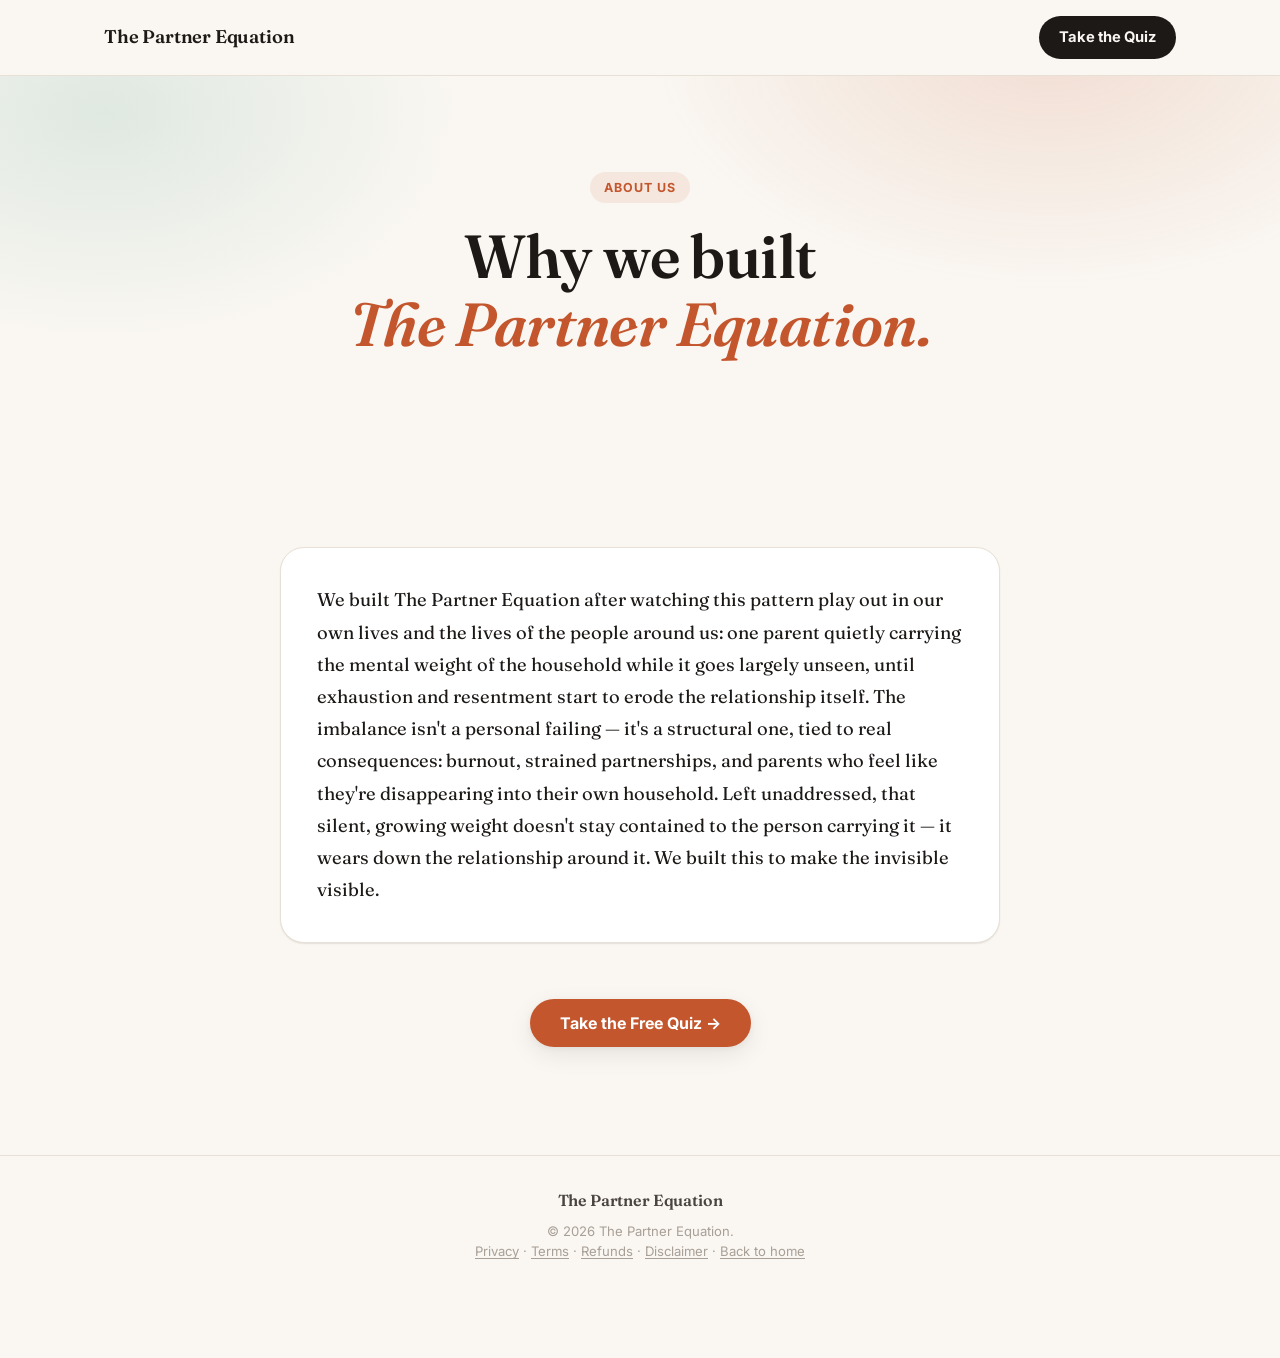
==== commit 2bba0af9: "Rebrand to The Partner Equation; wire in the real domain The Household Ledger's URLs were taken, so " ====
--- a/about/index.html
+++ b/about/index.html
@@ -3,19 +3,19 @@
 <head>
 <meta charset="UTF-8">
 <meta name="viewport" content="width=device-width, initial-scale=1.0, viewport-fit=cover">
-<title>About The Household Ledger</title>
-<meta name="description" content="Why we built The Household Ledger — making the invisible mental load of running a household visible, because a relationship can't rebalance what it can't see.">
-<link rel="canonical" href="https://your-domain-here.com/about/">
+<title>About The Partner Equation</title>
+<meta name="description" content="Why we built The Partner Equation — making the invisible mental load of running a household visible, because a relationship can't rebalance what it can't see.">
+<link rel="canonical" href="https://partnerequation.com/about/">
 
 <meta property="og:type" content="website">
-<meta property="og:url" content="https://your-domain-here.com/about/">
-<meta property="og:title" content="About The Household Ledger">
-<meta property="og:description" content="Why we built The Household Ledger — making the invisible mental load of running a household visible, because a relationship can't rebalance what it can't see.">
-<meta property="og:image" content="https://your-domain-here.com/og/about.png">
+<meta property="og:url" content="https://partnerequation.com/about/">
+<meta property="og:title" content="About The Partner Equation">
+<meta property="og:description" content="Why we built The Partner Equation — making the invisible mental load of running a household visible, because a relationship can't rebalance what it can't see.">
+<meta property="og:image" content="https://partnerequation.com/og/about.png">
 <meta name="twitter:card" content="summary_large_image">
-<meta name="twitter:title" content="About The Household Ledger">
-<meta name="twitter:description" content="Why we built The Household Ledger — making the invisible mental load of running a household visible, because a relationship can't rebalance what it can't see.">
-<meta name="twitter:image" content="https://your-domain-here.com/og/about.png">
+<meta name="twitter:title" content="About The Partner Equation">
+<meta name="twitter:description" content="Why we built The Partner Equation — making the invisible mental load of running a household visible, because a relationship can't rebalance what it can't see.">
+<meta name="twitter:image" content="https://partnerequation.com/og/about.png">
 
 <link rel="preconnect" href="https://fonts.googleapis.com">
 <link rel="preconnect" href="https://fonts.gstatic.com" crossorigin>
@@ -29,7 +29,7 @@
 <!-- ============ NAV ============ -->
 <header class="nav" id="nav">
   <div class="nav-inner">
-    <a href="../index.html" class="wordmark">The Household Ledger</a>
+    <a href="../index.html" class="wordmark">The Partner Equation</a>
     <a href="../index.html#scenarios" class="nav-cta">Take the Quiz</a>
   </div>
 </header>
@@ -43,7 +43,7 @@
       <p class="eyebrow">About us</p>
       <h1 class="hero-title">
         Why we built<br>
-        <span class="hl">The Household Ledger.</span>
+        <span class="hl">The Partner Equation.</span>
       </h1>
     </div>
   </section>
@@ -53,7 +53,7 @@
     <div class="container">
       <div class="guide-card" style="max-width:720px;">
         <p style="font-family:'Fraunces', serif; font-size:1.15rem; line-height:1.75; text-align:left;">
-          We built The Household Ledger after watching this pattern play out in our own lives and the
+          We built The Partner Equation after watching this pattern play out in our own lives and the
           lives of the people around us: one parent quietly carrying the mental weight of the household
           while it goes largely unseen, until exhaustion and resentment start to erode the relationship
           itself. The imbalance isn't a personal failing — it's a structural one, tied to real
@@ -75,8 +75,8 @@
 <!-- ============ FOOTER ============ -->
 <footer class="footer">
   <div class="container footer-inner">
-    <span class="wordmark wordmark-footer">The Household Ledger</span>
-    <p>© 2026 The Household Ledger.<br>
+    <span class="wordmark wordmark-footer">The Partner Equation</span>
+    <p>© 2026 The Partner Equation.<br>
     <a href="../privacy/index.html">Privacy</a> · <a href="../terms/index.html">Terms</a> · <a href="../refund-policy/index.html">Refunds</a> · <a href="../disclaimer/index.html">Disclaimer</a> · <a href="../index.html">Back to home</a></p>
   </div>
 </footer>
--- a/styles.css
+++ b/styles.css
@@ -294,7 +294,7 @@
 .scenario-grid{
   margin-top: 48px;
   display: grid;
-  grid-template-columns: repeat(2, 1fr);
+  grid-template-columns: repeat(3, 1fr);
   gap: 20px;
 }
 .scenario-card{
@@ -320,6 +320,10 @@
   color: var(--ink-soft);
 }
 .scenario-footnote a{ color: var(--accent); font-weight: 700; }
+
+@media (max-width: 900px){
+  .scenario-grid{ grid-template-columns: repeat(2, 1fr); }
+}
 
 @media (max-width: 640px){
   .scenario-grid{ grid-template-columns: 1fr; }
